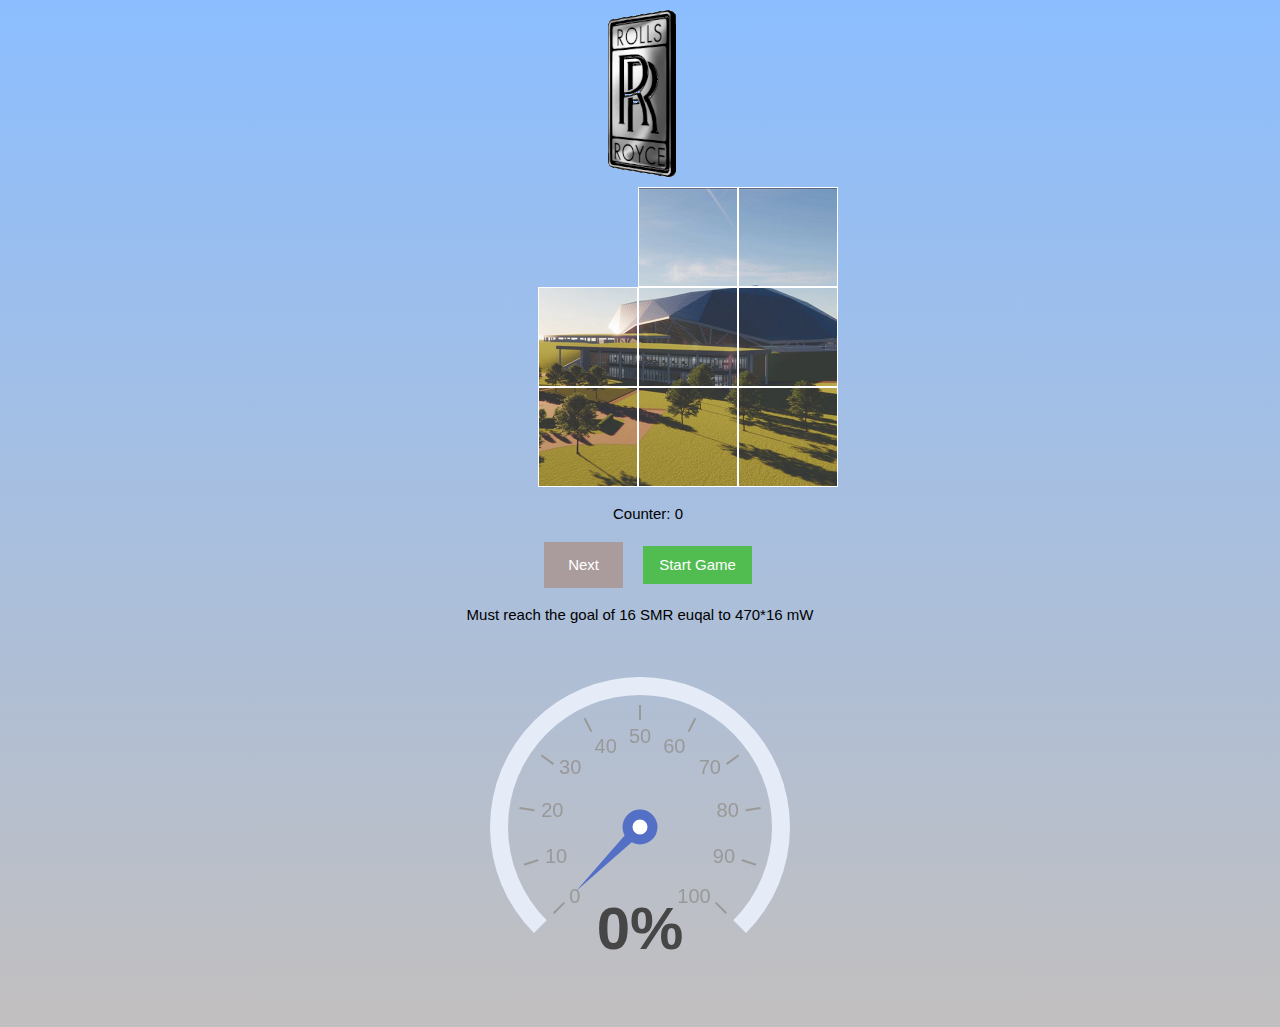
==== Master Request/Slide master/Index.html @ 80ab2923 "Sliding game done" ====
<!DOCTYPE html>
<html>
<head>
<title>W3.CSS Template</title>
<link rel="stylesheet" href="styleGame.css">
<link rel="stylesheet" href="https://www.w3schools.com/w3css/4/w3.css">

<script src="echarts.js"></script>
<script src="graphs.js"></script>
</head>
<body>
  <div class="w3-row-padding w3-center">
      <div class="w3-col m12 w3-padding">
    <img src = "RL_logo3.gif">
  </div>
  </div>
     <div id="game" class="w3-container gameCenter">
      
        <div id="board">
        <div class="tile">1</div>
        <div class="tile">2</div>
        <div class="tile">3</div>
        <div class="tile">4</div>
        <div class="tile">5</div>
        <div class="tile">6</div>
        <div class="tile">7</div>
        <div class="tile">8</div>
        <div class="tile">9</div>
        </div>
        
        
    </div>
    <div class="w3-row-padding w3-center">
      <div class="w3-col m12">
        <p class="w3-center" id="finish" style="display: none;">Well Done you have finished the game!</p>
              
        <p class="w3-margin-left w3-margin-top" >Counter: <a id="countme">0</a></p>

        <button class="w3-button w3-padding-large w3-margin" onclick="clickme()" id="next" style="background-color: rgb(170, 156, 156); color: white">Next</button>

        <button class="w3-padding w3-button" id="startMe" onclick="startGame()" style="background-color: rgb(81, 189, 81); color: rgb(255, 255, 255)">Start Game</button>

        <p>Must reach the goal of 16 SMR euqal to 470*16 mW</p>
      
        <script src="slideGame.js"></script>
        <div id="graph" style="width: 100%; height: 400px;">
        <script src="Graph.js"></script>
      </div>
      
              
      </div>
    </div>
    
    
    
    

</body>
<script>
function clickme(){
  if(started)
  {
    buttonRandom();
    StartPointGraph();
  }
}

function startGame(){
  if(!started)
  {
    started = true;
    var x = document.getElementById('next');
      
      
        x.style.background = "rgb(16, 112, 190)";
        var y = document.getElementById('startMe');
        y.style.background = "rgb(170, 156, 156)";
      
      startRan();
  }
}
</script>
</html>
---- Master Request/Slide master/styleGame.css ----
* {
  padding: 0;
  margin: 0;
  box-sizing: border-box;
}

.center {
  margin: auto;
  width: 60%;
  border: 3px solid #73AD21;
  padding: 10px;
}

#board {
  margin-left: 10px;
  width: 300px;
  height: 300px;
}

.gameCenter{
  display:flex;
  flex-wrap: wrap;
  margin-left: 42%;
  position:relative;
}

.text{
	width: 100% !important;
	height: 400px !important;
}
.tile {
  display: flex;
  justify-content: center;
  align-items: center;
  position: absolute;
  border: 1px solid rgb(255, 255, 255);
  width: 100px;
  height: 100px;
  color: rgba(228, 22, 22, 0);
  font-size: 30px;
  transition: top 0.2s linear, left 0.2s linear;
  background: darkslategrey;
  background-image: url(GameImage_nuclear.png);
}


body {
  height: 75vw;
  background-image: linear-gradient(rgb(140, 190, 255), rgb(194, 191, 191));
  justify-content: center;
  align-items: center;
}

.tile:first-of-type{
  background: none;
  border: none;
}

.button{
  margin-left: 100px;
  margin-top: 25px;
  width: 100px;
}

.grid-container {
  display: grid;

  grid-template-columns: auto auto auto;
  
  padding-left: 250px;
  padding-top: 50px;
}

.popup .overlay {
  position: fixed;
  top: 0px;
  left: 0px;
  width: 100vw;
  height: 100vh;
  background: rgba(0,0,0,0.7);
  z-index: 1;
}

.popup .content {
  position: absolute;
  top: 50%;
  left: 50%;
  transform: translate(-50%, -50%);
  background: #fff;
  width: 450px;
  height: 220px;
  z-index: 2;

}
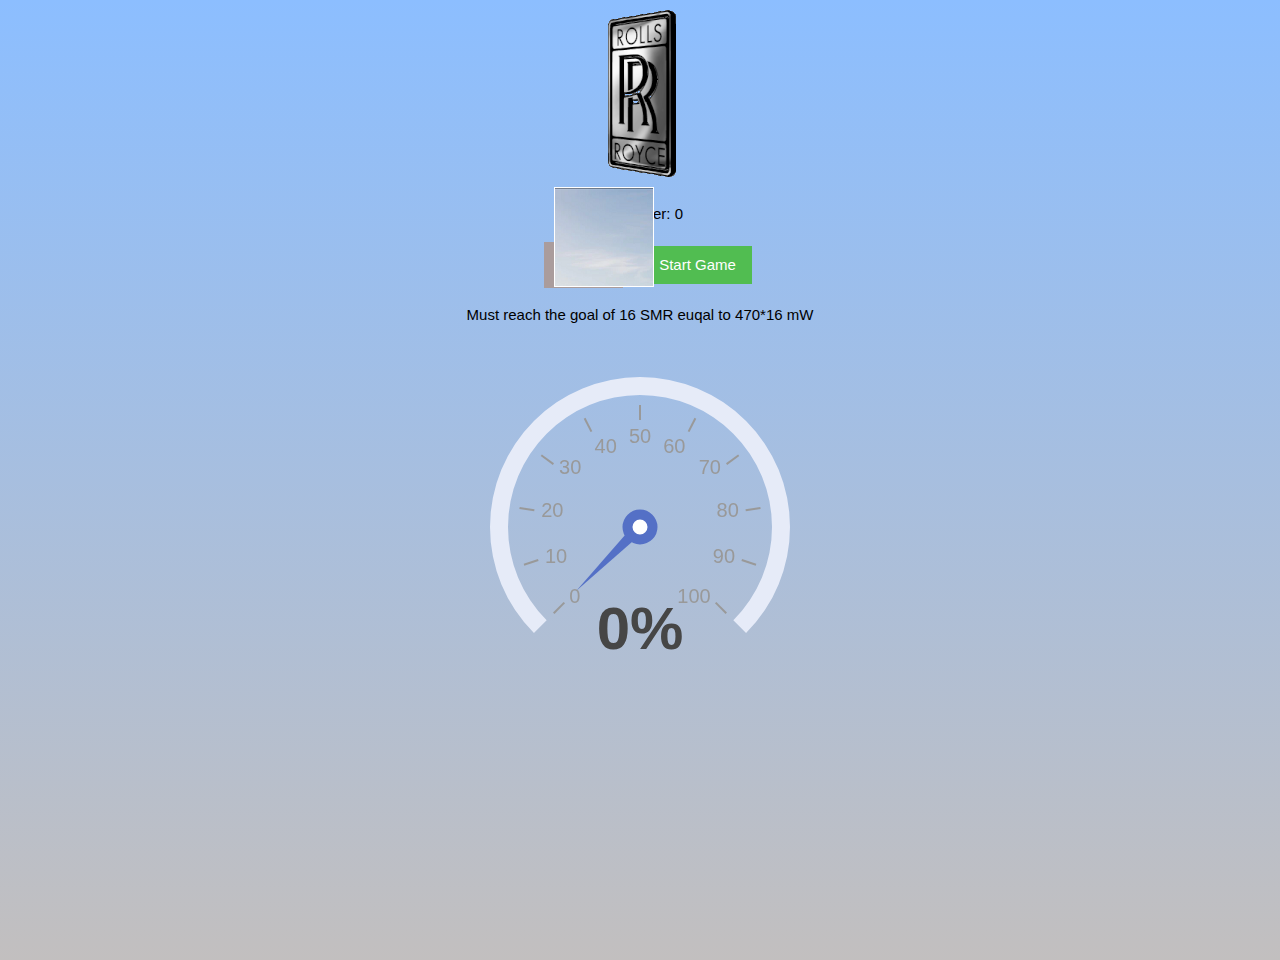
==== commit 151b50d9: "++" ====
--- a/Master Request/Slide master/Index.html
+++ b/Master Request/Slide master/Index.html
@@ -16,19 +16,201 @@
   </div>
      <div id="game" class="w3-container gameCenter">
       
-        <div id="board">
-        <div class="tile">1</div>
-        <div class="tile">2</div>
-        <div class="tile">3</div>
-        <div class="tile">4</div>
-        <div class="tile">5</div>
-        <div class="tile">6</div>
-        <div class="tile">7</div>
-        <div class="tile">8</div>
-        <div class="tile">9</div>
+        <div id="board1">
+        <div class="tile" id="tile1">1</div>
+        <div class="tile" id="tile1">2</div>
+        <div class="tile" id="tile1">3</div>
+        <div class="tile" id="tile1">4</div>
+        <div class="tile" id="tile1">5</div>
+        <div class="tile" id="tile1">6</div>
+        <div class="tile" id="tile1">7</div>
+        <div class="tile" id="tile1">8</div>
+        <div class="tile" id="tile1">9</div>
         </div>
         
+        <div id="board2">
+          <div class="tile" id="tile2">1</div>
+          <div class="tile" id="tile2">2</div>
+          <div class="tile" id="tile2">3</div>
+          <div class="tile" id="tile2">4</div>
+          <div class="tile" id="tile2">5</div>
+          <div class="tile" id="tile2">6</div>
+          <div class="tile" id="tile2">7</div>
+          <div class="tile" id="tile2">8</div>
+          <div class="tile" id="tile2">9</div>
+          </div>
+
+          <div id="board3">
+            <div class="tile" id="tile3">1</div>
+            <div class="tile" id="tile3">2</div>
+            <div class="tile" id="tile3">3</div>
+            <div class="tile" id="tile3">4</div>
+            <div class="tile" id="tile3">5</div>
+            <div class="tile" id="tile3">6</div>
+            <div class="tile" id="tile3">7</div>
+            <div class="tile" id="tile3">8</div>
+            <div class="tile" id="tile3">9</div>
+          </div>
+
+          <div id="board4">
+            <div class="tile" id="tile4">1</div>
+            <div class="tile" id="tile4">2</div>
+            <div class="tile" id="tile4">3</div>
+            <div class="tile" id="tile4">4</div>
+            <div class="tile" id="tile4">5</div>
+            <div class="tile" id="tile4">6</div>
+            <div class="tile" id="tile4">7</div>
+            <div class="tile" id="tile4">8</div>
+            <div class="tile" id="tile4">9</div>
+          </div>
         
+          <div id="board5">
+            <div class="tile" id="tile5">1</div>
+            <div class="tile" id="tile5">2</div>
+            <div class="tile" id="tile5">3</div>
+            <div class="tile" id="tile5">4</div>
+            <div class="tile" id="tile5">5</div>
+            <div class="tile" id="tile5">6</div>
+            <div class="tile" id="tile5">7</div>
+            <div class="tile" id="tile5">8</div>
+            <div class="tile" id="tile5">9</div>
+          </div>
+
+          <div id="board6">
+            <div class="tile" id="tile6">1</div>
+            <div class="tile" id="tile6">2</div>
+            <div class="tile" id="tile6">3</div>
+            <div class="tile" id="tile6">4</div>
+            <div class="tile" id="tile6">5</div>
+            <div class="tile" id="tile6">6</div>
+            <div class="tile" id="tile6">7</div>
+            <div class="tile" id="tile6">8</div>
+            <div class="tile" id="tile6">9</div>
+          </div>
+
+          <div id="board7">
+            <div class="tile" id="tile7">1</div>
+            <div class="tile" id="tile7">2</div>
+            <div class="tile" id="tile7">3</div>
+            <div class="tile" id="tile7">4</div>
+            <div class="tile" id="tile7">5</div>
+            <div class="tile" id="tile7">6</div>
+            <div class="tile" id="tile7">7</div>
+            <div class="tile" id="tile7">8</div>
+            <div class="tile" id="tile7">9</div>
+          </div>
+
+          <div id="board8">
+            <div class="tile" id="tile8">1</div>
+            <div class="tile" id="tile8">2</div>
+            <div class="tile" id="tile8">3</div>
+            <div class="tile" id="tile8">4</div>
+            <div class="tile" id="tile8">5</div>
+            <div class="tile" id="tile8">6</div>
+            <div class="tile" id="tile8">7</div>
+            <div class="tile" id="tile8">8</div>
+            <div class="tile" id="tile8">9</div>
+          </div>
+
+          <div id="board9">
+            <div class="tile" id="tile9">1</div>
+            <div class="tile" id="tile9">2</div>
+            <div class="tile" id="tile9">3</div>
+            <div class="tile" id="tile9">4</div>
+            <div class="tile" id="tile9">5</div>
+            <div class="tile" id="tile9">6</div>
+            <div class="tile" id="tile9">7</div>
+            <div class="tile" id="tile9">8</div>
+            <div class="tile" id="tile9">9</div>
+          </div>
+
+          <div id="board10">
+            <div class="tile" id="tile10">1</div>
+            <div class="tile" id="tile10">2</div>
+            <div class="tile" id="tile10">3</div>
+            <div class="tile" id="tile10">4</div>
+            <div class="tile" id="tile10">5</div>
+            <div class="tile" id="tile10">6</div>
+            <div class="tile" id="tile10">7</div>
+            <div class="tile" id="tile10">8</div>
+            <div class="tile" id="tile10">9</div>
+          </div>
+          
+          <div id="board11">
+            <div class="tile" id="tile11">1</div>
+            <div class="tile" id="tile11">2</div>
+            <div class="tile" id="tile11">3</div>
+            <div class="tile" id="tile11">4</div>
+            <div class="tile" id="tile11">5</div>
+            <div class="tile" id="tile11">6</div>
+            <div class="tile" id="tile11">7</div>
+            <div class="tile" id="tile11">8</div>
+            <div class="tile" id="tile11">9</div>
+          </div>
+
+          <div id="board12">
+            <div class="tile" id="tile12">1</div>
+            <div class="tile" id="tile12">2</div>
+            <div class="tile" id="tile12">3</div>
+            <div class="tile" id="tile12">4</div>
+            <div class="tile" id="tile12">5</div>
+            <div class="tile" id="tile12">6</div>
+            <div class="tile" id="tile12">7</div>
+            <div class="tile" id="tile12">8</div>
+            <div class="tile" id="tile12">9</div>
+          </div>
+
+          <div id="board13">
+            <div class="tile" id="title13">1</div>
+            <div class="tile" id="title13">2</div>
+            <div class="tile" id="title13">3</div>
+            <div class="tile" id="title13">4</div>
+            <div class="tile" id="title13">5</div>
+            <div class="tile" id="title13">6</div>
+            <div class="tile" id="title13">7</div>
+            <div class="tile" id="title13">8</div>
+            <div class="tile" id="title13">9</div>
+          </div>
+
+          <div id="board14">
+            <div class="tile" id="title14">1</div>
+            <div class="tile" id="title14">2</div>
+            <div class="tile" id="title14">3</div>
+            <div class="tile" id="title14">4</div>
+            <div class="tile" id="title14">5</div>
+            <div class="tile" id="title14">6</div>
+            <div class="tile" id="title14">7</div>
+            <div class="tile" id="title14">8</div>
+            <div class="tile" id="title14">9</div>
+          </div>
+
+          <div id="board15">
+            <div class="tile" id="title15">1</div>
+            <div class="tile" id="title15">2</div>
+            <div class="tile" id="title15">3</div>
+            <div class="tile" id="title15">4</div>
+            <div class="tile" id="title15">5</div>
+            <div class="tile" id="title15">6</div>
+            <div class="tile" id="title15">7</div>
+            <div class="tile" id="title15">8</div>
+            <div class="tile" id="title15">9</div>
+          </div>
+
+          <div id="board16">
+            <div class="tile" id="title16">1</div>
+            <div class="tile" id="title16">2</div>
+            <div class="tile" id="title16">3</div>
+            <div class="tile" id="title16">4</div>
+            <div class="tile" id="title16">5</div>
+            <div class="tile" id="title16">6</div>
+            <div class="tile" id="title16">7</div>
+            <div class="tile" id="title16">8</div>
+            <div class="tile" id="title16">9</div>
+          </div>
+
+
+
+          
     </div>
     <div class="w3-row-padding w3-center">
       <div class="w3-col m12">
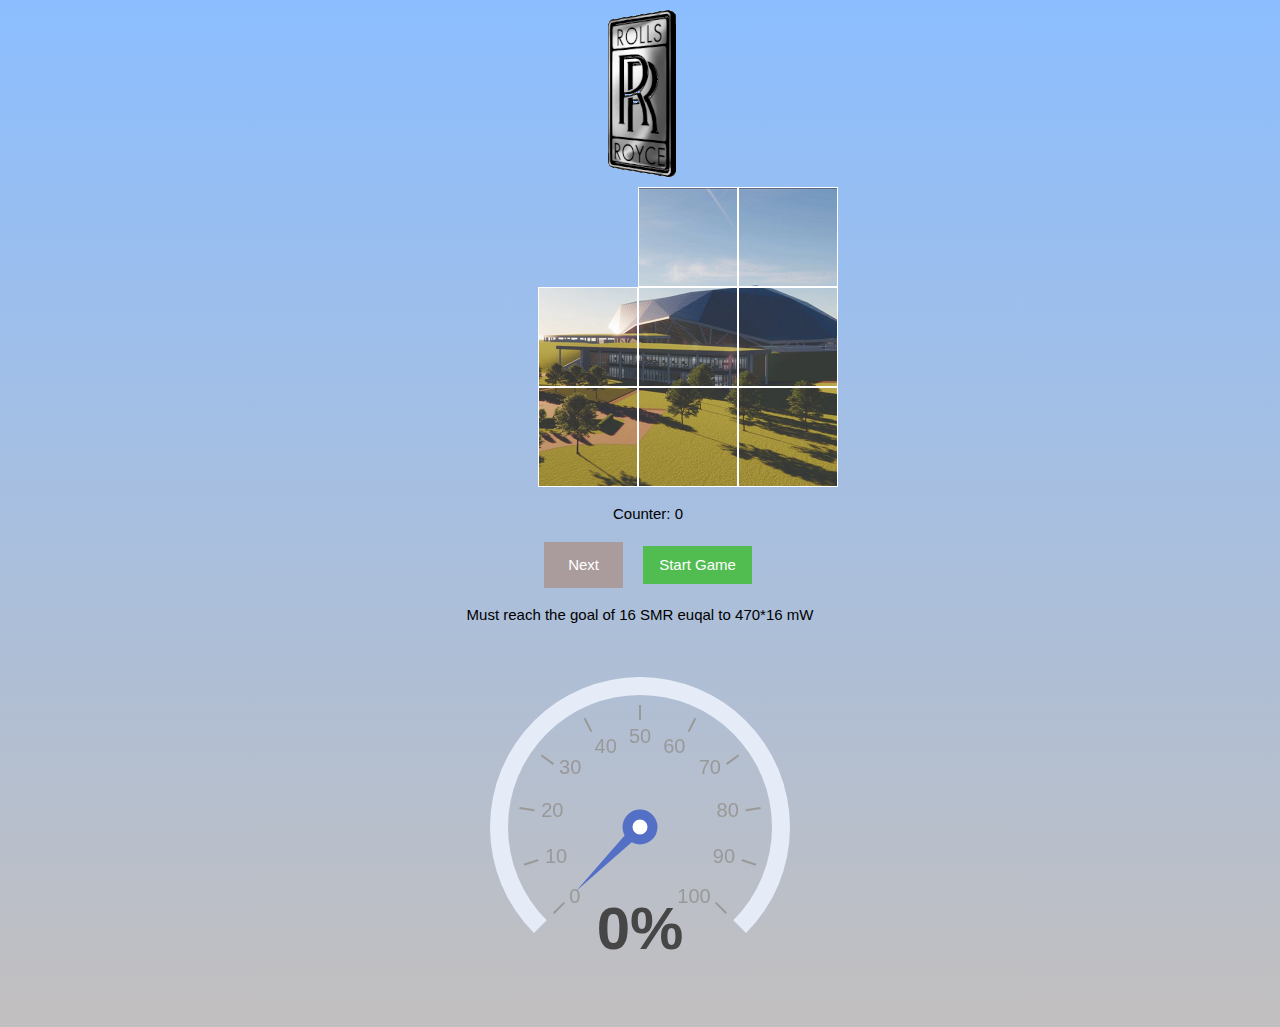
==== commit ed6bd70e: "Merge branch 'main' of https://github.com/CyberPixelC-Code/WebHackTHon into main" ====
--- a/Master Request/Slide master/Index.html
+++ b/Master Request/Slide master/Index.html
@@ -16,202 +16,20 @@
   </div>
      <div id="game" class="w3-container gameCenter">
       
-        <div id="board1">
-        <div class="tile" id="tile1">1</div>
-        <div class="tile" id="tile1">2</div>
-        <div class="tile" id="tile1">3</div>
-        <div class="tile" id="tile1">4</div>
-        <div class="tile" id="tile1">5</div>
-        <div class="tile" id="tile1">6</div>
-        <div class="tile" id="tile1">7</div>
-        <div class="tile" id="tile1">8</div>
-        <div class="tile" id="tile1">9</div>
+        <div id="board">
+        <div class="tile">1</div>
+        <div class="tile">2</div>
+        <div class="tile">3</div>
+        <div class="tile">4</div>
+        <div class="tile">5</div>
+        <div class="tile">6</div>
+        <div class="tile">7</div>
+        <div class="tile">8</div>
+        <div class="tile">9</div>
         </div>
-        
-        <div id="board2">
-          <div class="tile" id="tile2">1</div>
-          <div class="tile" id="tile2">2</div>
-          <div class="tile" id="tile2">3</div>
-          <div class="tile" id="tile2">4</div>
-          <div class="tile" id="tile2">5</div>
-          <div class="tile" id="tile2">6</div>
-          <div class="tile" id="tile2">7</div>
-          <div class="tile" id="tile2">8</div>
-          <div class="tile" id="tile2">9</div>
-          </div>
-
-          <div id="board3">
-            <div class="tile" id="tile3">1</div>
-            <div class="tile" id="tile3">2</div>
-            <div class="tile" id="tile3">3</div>
-            <div class="tile" id="tile3">4</div>
-            <div class="tile" id="tile3">5</div>
-            <div class="tile" id="tile3">6</div>
-            <div class="tile" id="tile3">7</div>
-            <div class="tile" id="tile3">8</div>
-            <div class="tile" id="tile3">9</div>
-          </div>
-
-          <div id="board4">
-            <div class="tile" id="tile4">1</div>
-            <div class="tile" id="tile4">2</div>
-            <div class="tile" id="tile4">3</div>
-            <div class="tile" id="tile4">4</div>
-            <div class="tile" id="tile4">5</div>
-            <div class="tile" id="tile4">6</div>
-            <div class="tile" id="tile4">7</div>
-            <div class="tile" id="tile4">8</div>
-            <div class="tile" id="tile4">9</div>
-          </div>
-        
-          <div id="board5">
-            <div class="tile" id="tile5">1</div>
-            <div class="tile" id="tile5">2</div>
-            <div class="tile" id="tile5">3</div>
-            <div class="tile" id="tile5">4</div>
-            <div class="tile" id="tile5">5</div>
-            <div class="tile" id="tile5">6</div>
-            <div class="tile" id="tile5">7</div>
-            <div class="tile" id="tile5">8</div>
-            <div class="tile" id="tile5">9</div>
-          </div>
-
-          <div id="board6">
-            <div class="tile" id="tile6">1</div>
-            <div class="tile" id="tile6">2</div>
-            <div class="tile" id="tile6">3</div>
-            <div class="tile" id="tile6">4</div>
-            <div class="tile" id="tile6">5</div>
-            <div class="tile" id="tile6">6</div>
-            <div class="tile" id="tile6">7</div>
-            <div class="tile" id="tile6">8</div>
-            <div class="tile" id="tile6">9</div>
-          </div>
-
-          <div id="board7">
-            <div class="tile" id="tile7">1</div>
-            <div class="tile" id="tile7">2</div>
-            <div class="tile" id="tile7">3</div>
-            <div class="tile" id="tile7">4</div>
-            <div class="tile" id="tile7">5</div>
-            <div class="tile" id="tile7">6</div>
-            <div class="tile" id="tile7">7</div>
-            <div class="tile" id="tile7">8</div>
-            <div class="tile" id="tile7">9</div>
-          </div>
-
-          <div id="board8">
-            <div class="tile" id="tile8">1</div>
-            <div class="tile" id="tile8">2</div>
-            <div class="tile" id="tile8">3</div>
-            <div class="tile" id="tile8">4</div>
-            <div class="tile" id="tile8">5</div>
-            <div class="tile" id="tile8">6</div>
-            <div class="tile" id="tile8">7</div>
-            <div class="tile" id="tile8">8</div>
-            <div class="tile" id="tile8">9</div>
-          </div>
-
-          <div id="board9">
-            <div class="tile" id="tile9">1</div>
-            <div class="tile" id="tile9">2</div>
-            <div class="tile" id="tile9">3</div>
-            <div class="tile" id="tile9">4</div>
-            <div class="tile" id="tile9">5</div>
-            <div class="tile" id="tile9">6</div>
-            <div class="tile" id="tile9">7</div>
-            <div class="tile" id="tile9">8</div>
-            <div class="tile" id="tile9">9</div>
-          </div>
-
-          <div id="board10">
-            <div class="tile" id="tile10">1</div>
-            <div class="tile" id="tile10">2</div>
-            <div class="tile" id="tile10">3</div>
-            <div class="tile" id="tile10">4</div>
-            <div class="tile" id="tile10">5</div>
-            <div class="tile" id="tile10">6</div>
-            <div class="tile" id="tile10">7</div>
-            <div class="tile" id="tile10">8</div>
-            <div class="tile" id="tile10">9</div>
-          </div>
-          
-          <div id="board11">
-            <div class="tile" id="tile11">1</div>
-            <div class="tile" id="tile11">2</div>
-            <div class="tile" id="tile11">3</div>
-            <div class="tile" id="tile11">4</div>
-            <div class="tile" id="tile11">5</div>
-            <div class="tile" id="tile11">6</div>
-            <div class="tile" id="tile11">7</div>
-            <div class="tile" id="tile11">8</div>
-            <div class="tile" id="tile11">9</div>
-          </div>
-
-          <div id="board12">
-            <div class="tile" id="tile12">1</div>
-            <div class="tile" id="tile12">2</div>
-            <div class="tile" id="tile12">3</div>
-            <div class="tile" id="tile12">4</div>
-            <div class="tile" id="tile12">5</div>
-            <div class="tile" id="tile12">6</div>
-            <div class="tile" id="tile12">7</div>
-            <div class="tile" id="tile12">8</div>
-            <div class="tile" id="tile12">9</div>
-          </div>
-
-          <div id="board13">
-            <div class="tile" id="title13">1</div>
-            <div class="tile" id="title13">2</div>
-            <div class="tile" id="title13">3</div>
-            <div class="tile" id="title13">4</div>
-            <div class="tile" id="title13">5</div>
-            <div class="tile" id="title13">6</div>
-            <div class="tile" id="title13">7</div>
-            <div class="tile" id="title13">8</div>
-            <div class="tile" id="title13">9</div>
-          </div>
-
-          <div id="board14">
-            <div class="tile" id="title14">1</div>
-            <div class="tile" id="title14">2</div>
-            <div class="tile" id="title14">3</div>
-            <div class="tile" id="title14">4</div>
-            <div class="tile" id="title14">5</div>
-            <div class="tile" id="title14">6</div>
-            <div class="tile" id="title14">7</div>
-            <div class="tile" id="title14">8</div>
-            <div class="tile" id="title14">9</div>
-          </div>
-
-          <div id="board15">
-            <div class="tile" id="title15">1</div>
-            <div class="tile" id="title15">2</div>
-            <div class="tile" id="title15">3</div>
-            <div class="tile" id="title15">4</div>
-            <div class="tile" id="title15">5</div>
-            <div class="tile" id="title15">6</div>
-            <div class="tile" id="title15">7</div>
-            <div class="tile" id="title15">8</div>
-            <div class="tile" id="title15">9</div>
-          </div>
-
-          <div id="board16">
-            <div class="tile" id="title16">1</div>
-            <div class="tile" id="title16">2</div>
-            <div class="tile" id="title16">3</div>
-            <div class="tile" id="title16">4</div>
-            <div class="tile" id="title16">5</div>
-            <div class="tile" id="title16">6</div>
-            <div class="tile" id="title16">7</div>
-            <div class="tile" id="title16">8</div>
-            <div class="tile" id="title16">9</div>
-          </div>
-
-
-
-          
+       
     </div>
+    
     <div class="w3-row-padding w3-center">
       <div class="w3-col m12">
         <p class="w3-center" id="finish" style="display: none;">Well Done you have finished the game!</p>
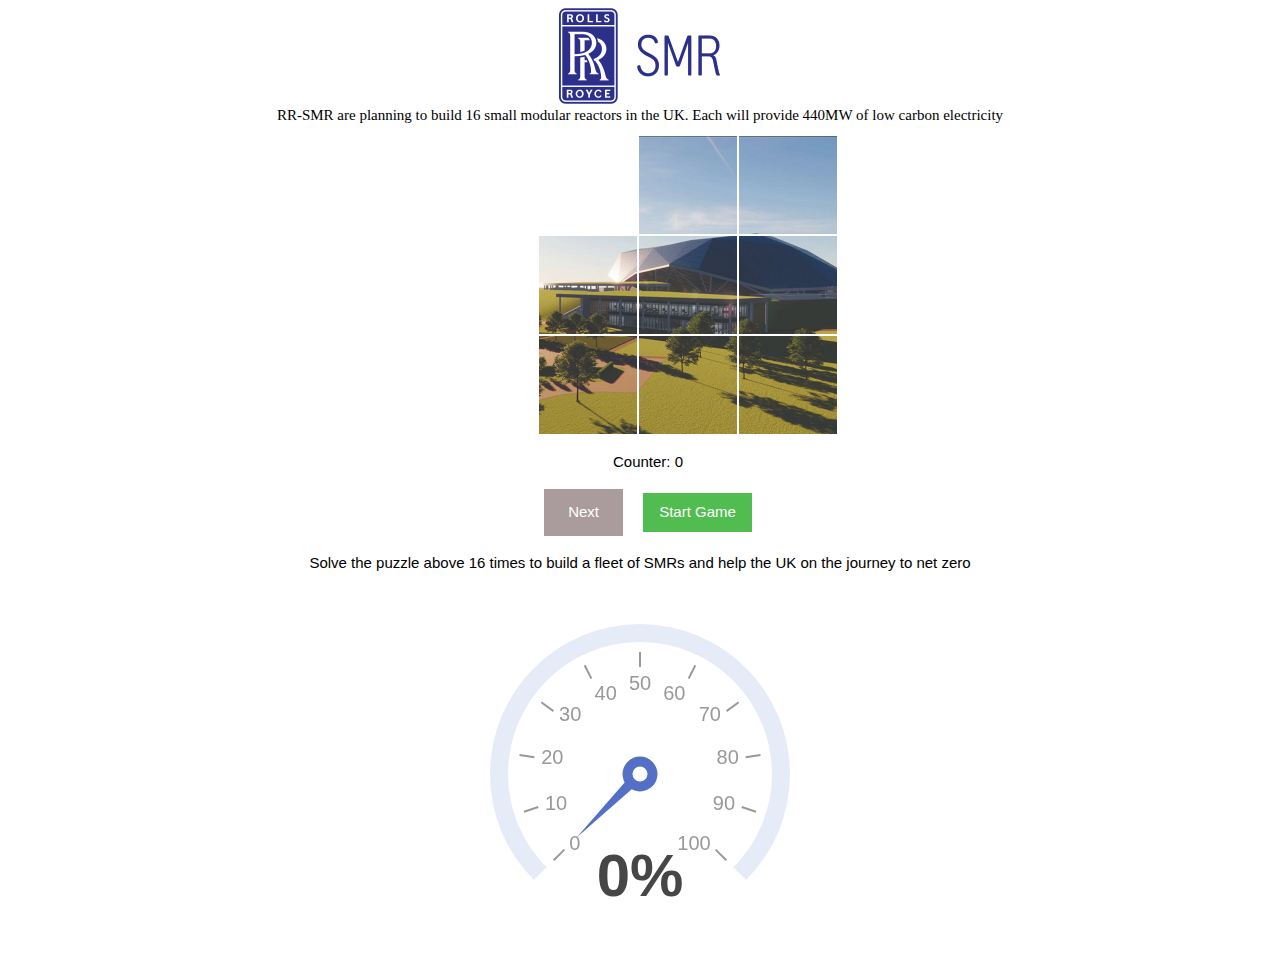
==== commit 6116b708: "Changes from RR" ====
--- a/Master Request/Slide master/Index.html
+++ b/Master Request/Slide master/Index.html
@@ -1,7 +1,7 @@
 <!DOCTYPE html>
 <html>
 <head>
-<title>W3.CSS Template</title>
+<title>Journey to net zero</title>
 <link rel="stylesheet" href="styleGame.css">
 <link rel="stylesheet" href="https://www.w3schools.com/w3css/4/w3.css">
 
@@ -11,7 +11,9 @@
 <body>
   <div class="w3-row-padding w3-center">
       <div class="w3-col m12 w3-padding">
-    <img src = "RL_logo3.gif">
+        <img src = "logo.png">
+    <p> <font face = "Trebuchet MS">RR-SMR are planning to build 16 small modular reactors in the UK. Each will provide 440MW of low carbon electricity</font></p>
+    
   </div>
   </div>
      <div id="game" class="w3-container gameCenter">
@@ -27,9 +29,9 @@
         <div class="tile">8</div>
         <div class="tile">9</div>
         </div>
-       
+        
+        
     </div>
-    
     <div class="w3-row-padding w3-center">
       <div class="w3-col m12">
         <p class="w3-center" id="finish" style="display: none;">Well Done you have finished the game!</p>
@@ -40,7 +42,7 @@
 
         <button class="w3-padding w3-button" id="startMe" onclick="startGame()" style="background-color: rgb(81, 189, 81); color: rgb(255, 255, 255)">Start Game</button>
 
-        <p>Must reach the goal of 16 SMR euqal to 470*16 mW</p>
+        <p>Solve the puzzle above 16 times to build a fleet of SMRs and help the UK on the journey to net zero</p>
       
         <script src="slideGame.js"></script>
         <div id="graph" style="width: 100%; height: 400px;">
--- a/Master Request/Slide master/styleGame.css
+++ b/Master Request/Slide master/styleGame.css
@@ -46,7 +46,7 @@
 
 body {
   height: 75vw;
-  background-image: linear-gradient(rgb(140, 190, 255), rgb(194, 191, 191));
+  /* background-image: linear-gradient(rgb(140, 190, 255), rgb(194, 191, 191)); */
   justify-content: center;
   align-items: center;
 }
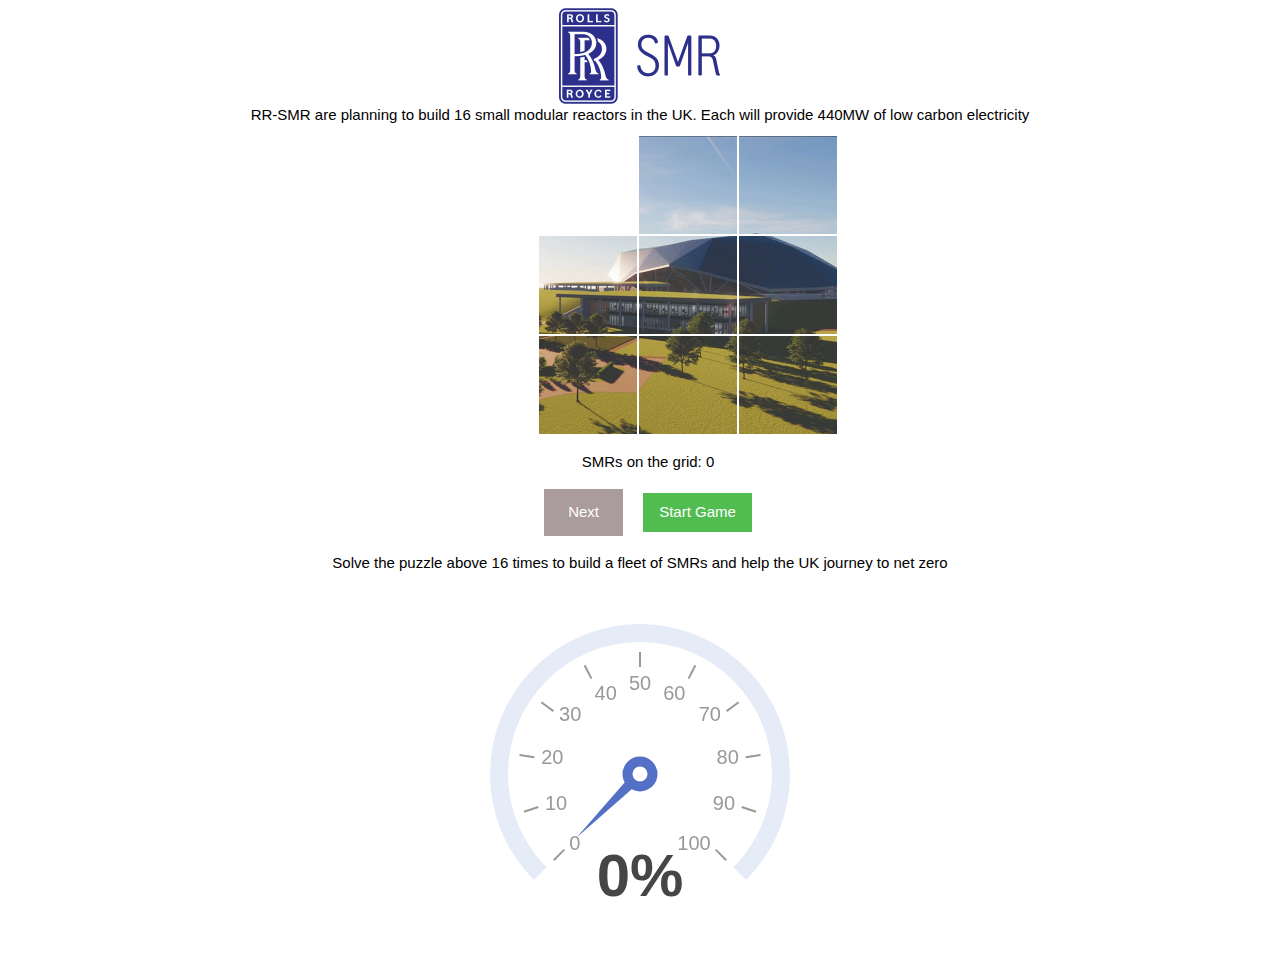
==== commit 0658b109: "padding changes" ====
--- a/Master Request/Slide master/Index.html
+++ b/Master Request/Slide master/Index.html
@@ -12,7 +12,7 @@
   <div class="w3-row-padding w3-center">
       <div class="w3-col m12 w3-padding">
         <img src = "logo.png">
-    <p> <font face = "Trebuchet MS">RR-SMR are planning to build 16 small modular reactors in the UK. Each will provide 440MW of low carbon electricity</font></p>
+    <p>RR-SMR are planning to build 16 small modular reactors in the UK. Each will provide 440MW of low carbon electricity</p>
     
   </div>
   </div>
@@ -29,23 +29,23 @@
         <div class="tile">8</div>
         <div class="tile">9</div>
         </div>
-        
-        
+       
     </div>
+    
     <div class="w3-row-padding w3-center">
       <div class="w3-col m12">
         <p class="w3-center" id="finish" style="display: none;">Well Done you have finished the game!</p>
               
-        <p class="w3-margin-left w3-margin-top" >Counter: <a id="countme">0</a></p>
+        <p class="w3-margin-left w3-margin-top" >SMRs on the grid: <a id="countme">0</a></p>
 
         <button class="w3-button w3-padding-large w3-margin" onclick="clickme()" id="next" style="background-color: rgb(170, 156, 156); color: white">Next</button>
 
         <button class="w3-padding w3-button" id="startMe" onclick="startGame()" style="background-color: rgb(81, 189, 81); color: rgb(255, 255, 255)">Start Game</button>
 
-        <p>Solve the puzzle above 16 times to build a fleet of SMRs and help the UK on the journey to net zero</p>
-      
+        <p>Solve the puzzle above 16 times to build a fleet of SMRs and help the UK journey to net zero</p>
+        
         <script src="slideGame.js"></script>
-        <div id="graph" style="width: 100%; height: 400px;">
+        <div id="graph" style="width: 100%; height: 400px;" class="w3-content">
         <script src="Graph.js"></script>
       </div>
       
--- a/Master Request/Slide master/styleGame.css
+++ b/Master Request/Slide master/styleGame.css
@@ -12,7 +12,7 @@
 }
 
 #board {
-  margin-left: 10px;
+  margin-left: 0px;
   width: 300px;
   height: 300px;
 }
